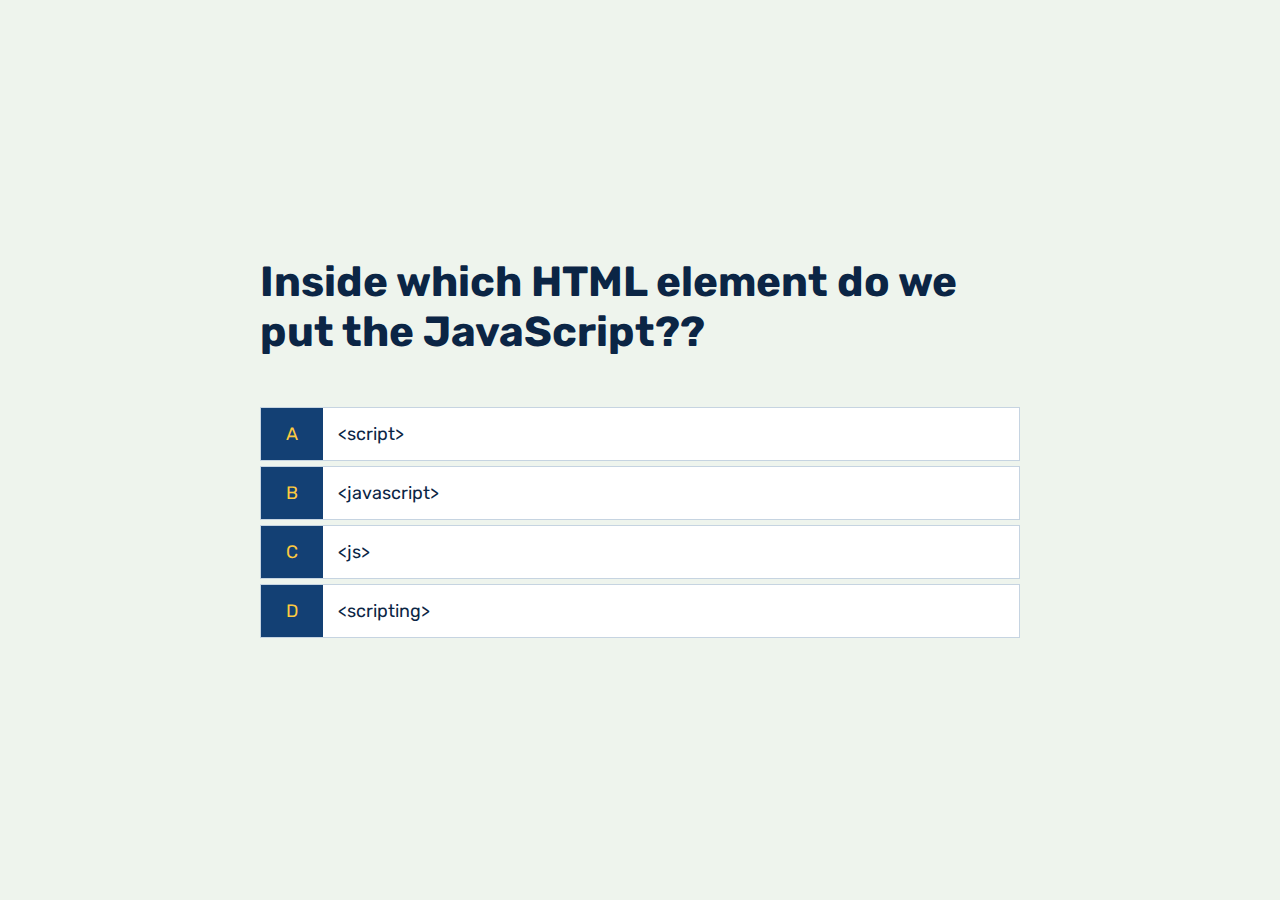
==== game.html @ c0ce1411 "displaying coded questions and answers" ====
<!DOCTYPE html>
<html lang="en">
  <head>
    <meta charset="UTF-8" />
    <meta http-equiv="X-UA-Compatible" content="IE=edge" />
    <meta name="viewport" content="width=device-width, initial-scale=1.0" />
    <!-- Custom Css -->
    <link rel="stylesheet" href="./style.css" />
    <link rel="stylesheet" href="./game.css" />
    <!-- Google Font -->
    <link rel="preconnect" href="https://fonts.googleapis.com" />
    <link rel="preconnect" href="https://fonts.gstatic.com" crossorigin />
    <link
      href="https://fonts.googleapis.com/css2?family=Rubik:wght@300;400;700&display=swap"
      rel="stylesheet"
    />
    <title>Quiz App - Play</title>
  </head>
  <body>
    <div class="container">
      <div id="game" class="justify-center flex-column">
        <h2 id="question">What is the answer to this question?</h2>
        <div class="choice-container">
          <p class="choice-prefix">A</p>
          <p class="choice-text" data-number="1">Choice Text 1</p>
        </div>
        <div class="choice-container">
          <p class="choice-prefix">B</p>
          <p class="choice-text" data-number="2">Choice Text 2</p>
        </div>
        <div class="choice-container">
          <p class="choice-prefix">C</p>
          <p class="choice-text" data-number="3">Choice Text 3</p>
        </div>
        <div class="choice-container">
          <p class="choice-prefix">D</p>
          <p class="choice-text" data-number="4">Choice Text 4</p>
        </div>
      </div>
    </div>
    <script src="game.js"></script>
  </body>
</html>
---- style.css ----
:root {
  font-size: 62.5%;
}

* {
  font-family: "Rubik", sans-serif;
  -webkit-box-sizing: border-box;
          box-sizing: border-box;
  background-color: #eef4ed;
  padding: 0;
  margin: 0;
  color: #0b2545;
}

body h1 {
  font-size: 5.4rem;
  color: #134074;
  margin-bottom: 5rem;
}

body h1 span {
  font-size: 2.4rem;
  font-weight: 400;
}

body h2 {
  font-size: 4.2rem;
  margin-bottom: 5rem;
  font-weight: 700;
}

body h3 {
  font-size: 2.8rem;
  font-weight: 400;
}

.container {
  width: 100vw;
  height: 100vh;
  display: -webkit-box;
  display: -ms-flexbox;
  display: flex;
  -webkit-box-pack: center;
      -ms-flex-pack: center;
          justify-content: center;
  -webkit-box-align: center;
      -ms-flex-align: center;
          align-items: center;
  max-width: 80rem;
  margin: 0 auto;
  padding: 2rem;
}

.container > * {
  width: 100%;
}

.flex-column {
  display: -webkit-box;
  display: -ms-flexbox;
  display: flex;
  -webkit-box-orient: vertical;
  -webkit-box-direction: normal;
      -ms-flex-direction: column;
          flex-direction: column;
}

.flex-center {
  -webkit-box-pack: center;
      -ms-flex-pack: center;
          justify-content: center;
  -webkit-box-align: center;
      -ms-flex-align: center;
          align-items: center;
}

.justify-center {
  -webkit-box-pack: center;
      -ms-flex-pack: center;
          justify-content: center;
}

.text-center {
  text-align: center;
}

.hidden {
  display: none;
}

.btn {
  font-size: 1.8rem;
  padding: 1rem 0;
  width: 20rem;
  text-align: center;
  border: 0.1rem solid #8da9c4;
  margin-bottom: 1rem;
  text-decoration: none;
  color: #8da9c4;
  background-color: white;
}

.btn:hover {
  cursor: pointer;
  -webkit-box-shadow: 0 0.4rem 1.4rem 0 rgba(141, 169, 196, 0.5);
          box-shadow: 0 0.4rem 1.4rem 0 rgba(141, 169, 196, 0.5);
  -webkit-transform: translateY(-0.1rem);
          transform: translateY(-0.1rem);
  -webkit-transition: -webkit-transform 150ms;
  transition: -webkit-transform 150ms;
  transition: transform 150ms;
  transition: transform 150ms, -webkit-transform 150ms;
}

.btn[disabled]:hover {
  cursor: not-allowed;
  -webkit-box-shadow: none;
          box-shadow: none;
  -webkit-transform: none;
          transform: none;
}
/*# sourceMappingURL=style.css.map */
---- game.css ----
.choice-container {
  display: -webkit-box;
  display: -ms-flexbox;
  display: flex;
  margin-bottom: 0.5rem;
  width: 100%;
  font-size: 1.8rem;
  border: 0.1rem solid rgba(141, 169, 196, 0.5);
  background-color: white;
}

.choice-container:hover {
  cursor: pointer;
  -webkit-box-shadow: 0 0.4rem 1.4rem 0 rgba(141, 169, 196, 0.5);
          box-shadow: 0 0.4rem 1.4rem 0 rgba(141, 169, 196, 0.5);
  -webkit-transform: translateY(-0.1rem);
          transform: translateY(-0.1rem);
  -webkit-transition: -webkit-transform 150ms;
  transition: -webkit-transform 150ms;
  transition: transform 150ms;
  transition: transform 150ms, -webkit-transform 150ms;
}

.choice-container .choice-prefix {
  padding: 1.5rem 2.5rem;
  background-color: #134074;
  color: #fdca40;
}

.choice-container .choice-text {
  padding: 1.5rem;
  width: 100%;
  background-color: white;
}
/*# sourceMappingURL=game.css.map */
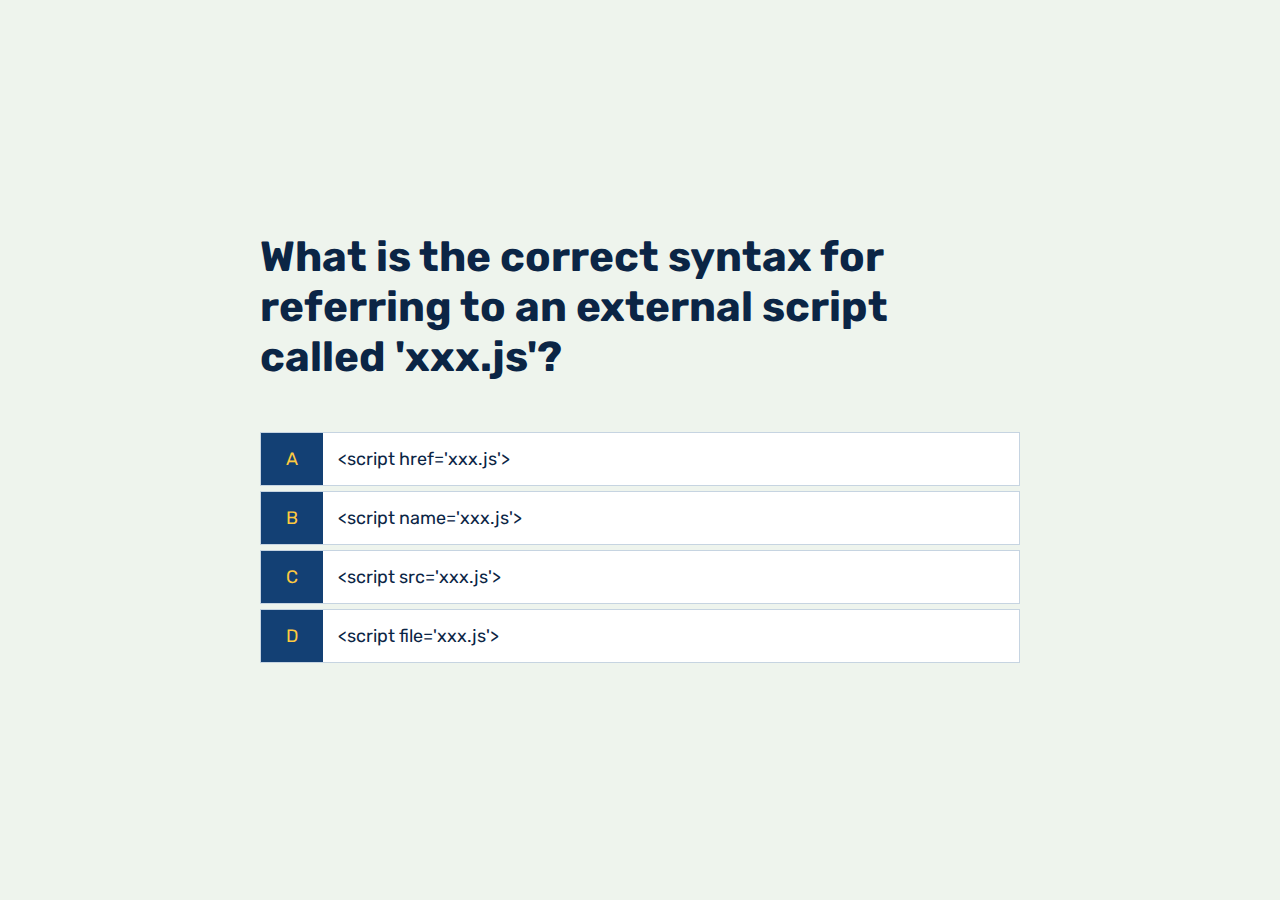
==== commit b8983de7: "display feedback for correct or incorrect answers" ====
--- a/game.html
+++ b/game.html
@@ -5,8 +5,8 @@
     <meta http-equiv="X-UA-Compatible" content="IE=edge" />
     <meta name="viewport" content="width=device-width, initial-scale=1.0" />
     <!-- Custom Css -->
+    <link rel="stylesheet" href="./game.css" />
     <link rel="stylesheet" href="./style.css" />
-    <link rel="stylesheet" href="./game.css" />
     <!-- Google Font -->
     <link rel="preconnect" href="https://fonts.googleapis.com" />
     <link rel="preconnect" href="https://fonts.gstatic.com" crossorigin />
--- a/game.css
+++ b/game.css
@@ -30,6 +30,14 @@
 .choice-container .choice-text {
   padding: 1.5rem;
   width: 100%;
-  background-color: white;
+  background-color: transparent;
+}
+
+.correct {
+  background-color: #28a745 !important;
+}
+
+.incorrect {
+  background-color: #dc3545 !important;
 }
 /*# sourceMappingURL=game.css.map */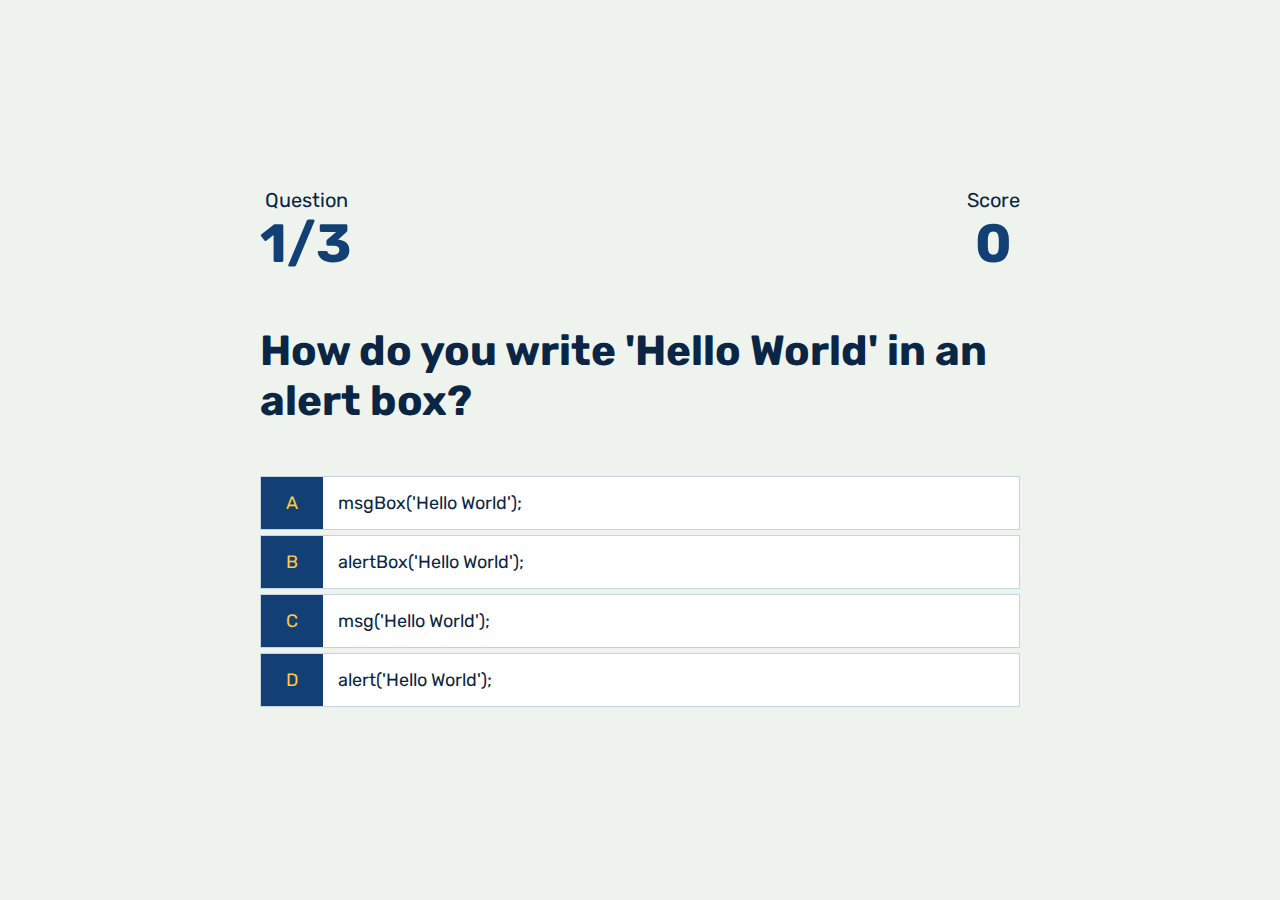
==== commit 0334ea6a: "create head section" ====
--- a/game.html
+++ b/game.html
@@ -19,6 +19,16 @@
   <body>
     <div class="container">
       <div id="game" class="justify-center flex-column">
+        <div id="hud">
+          <div id="hud-item">
+            <p class="hud-prefix">Question</p>
+            <h1 class="hud-main-text" id="questionCounter"></h1>
+          </div>
+          <div id="hud-item">
+            <p class="hud-prefix">Score</p>
+            <h1 class="hud-main-text" id="score">0</h1>
+          </div>
+        </div>
         <h2 id="question">What is the answer to this question?</h2>
         <div class="choice-container">
           <p class="choice-prefix">A</p>
--- a/game.css
+++ b/game.css
@@ -40,4 +40,22 @@
 .incorrect {
   background-color: #dc3545 !important;
 }
+
+#hud {
+  display: -webkit-box;
+  display: -ms-flexbox;
+  display: flex;
+  -webkit-box-pack: justify;
+      -ms-flex-pack: justify;
+          justify-content: space-between;
+}
+
+#hud .hud-prefix {
+  text-align: center;
+  font-size: 2rem;
+}
+
+#hud .hud-main-text {
+  text-align: center;
+}
 /*# sourceMappingURL=game.css.map */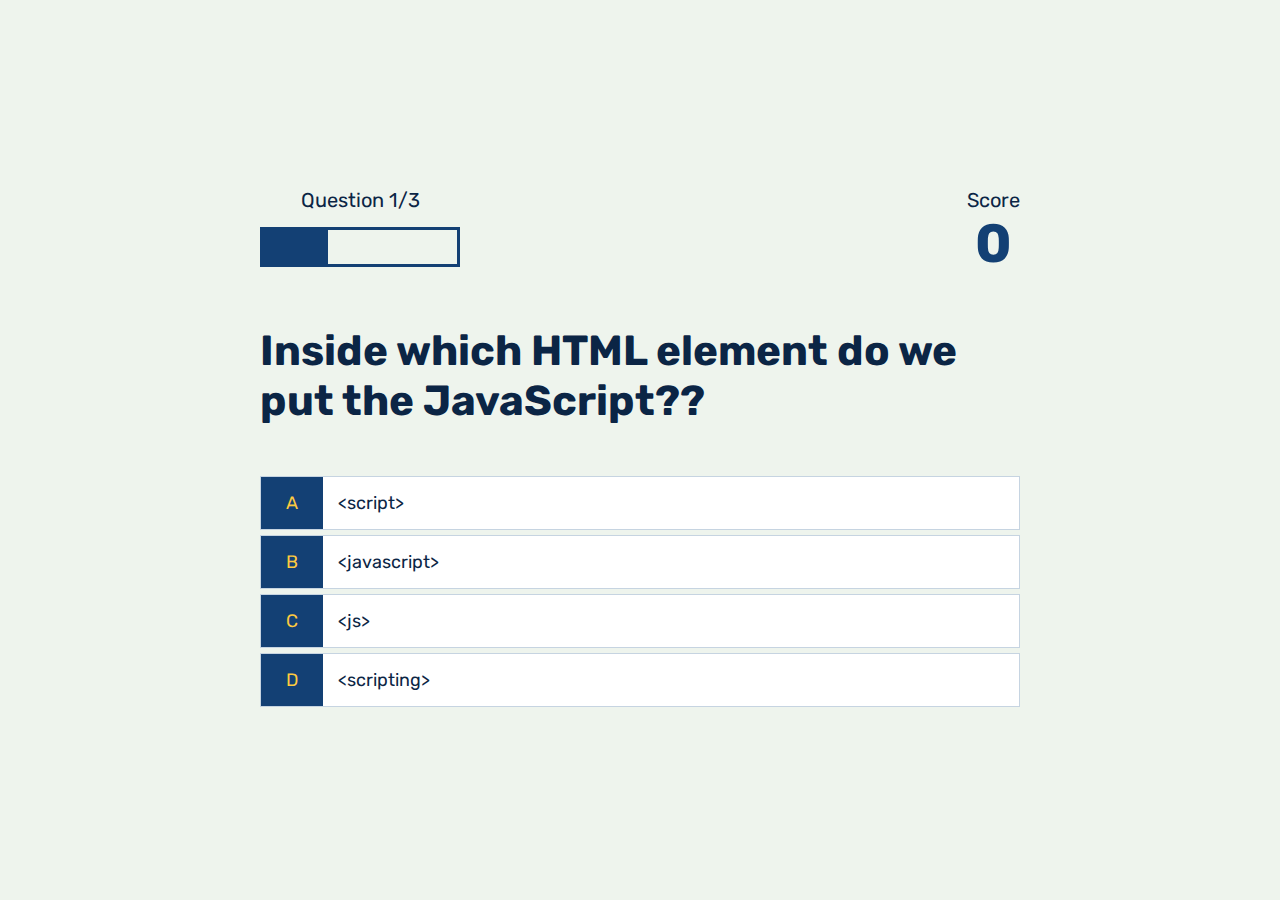
==== commit 8aaf7c8a: "create a progress bar" ====
--- a/game.html
+++ b/game.html
@@ -21,8 +21,10 @@
       <div id="game" class="justify-center flex-column">
         <div id="hud">
           <div id="hud-item">
-            <p class="hud-prefix">Question</p>
-            <h1 class="hud-main-text" id="questionCounter"></h1>
+            <p id="progressText" class="hud-prefix">Question</p>
+            <div id="progressBar">
+              <div id="progressBarFull"></div>
+            </div>
           </div>
           <div id="hud-item">
             <p class="hud-prefix">Score</p>
--- a/game.css
+++ b/game.css
@@ -58,4 +58,17 @@
 #hud .hud-main-text {
   text-align: center;
 }
+
+#hud #progressBar {
+  width: 20rem;
+  height: 4rem;
+  border: 0.3rem solid #134074;
+  margin-top: 1.5rem;
+}
+
+#hud #progressBarFull {
+  height: 3.4rem;
+  background-color: #134074;
+  width: 0%;
+}
 /*# sourceMappingURL=game.css.map */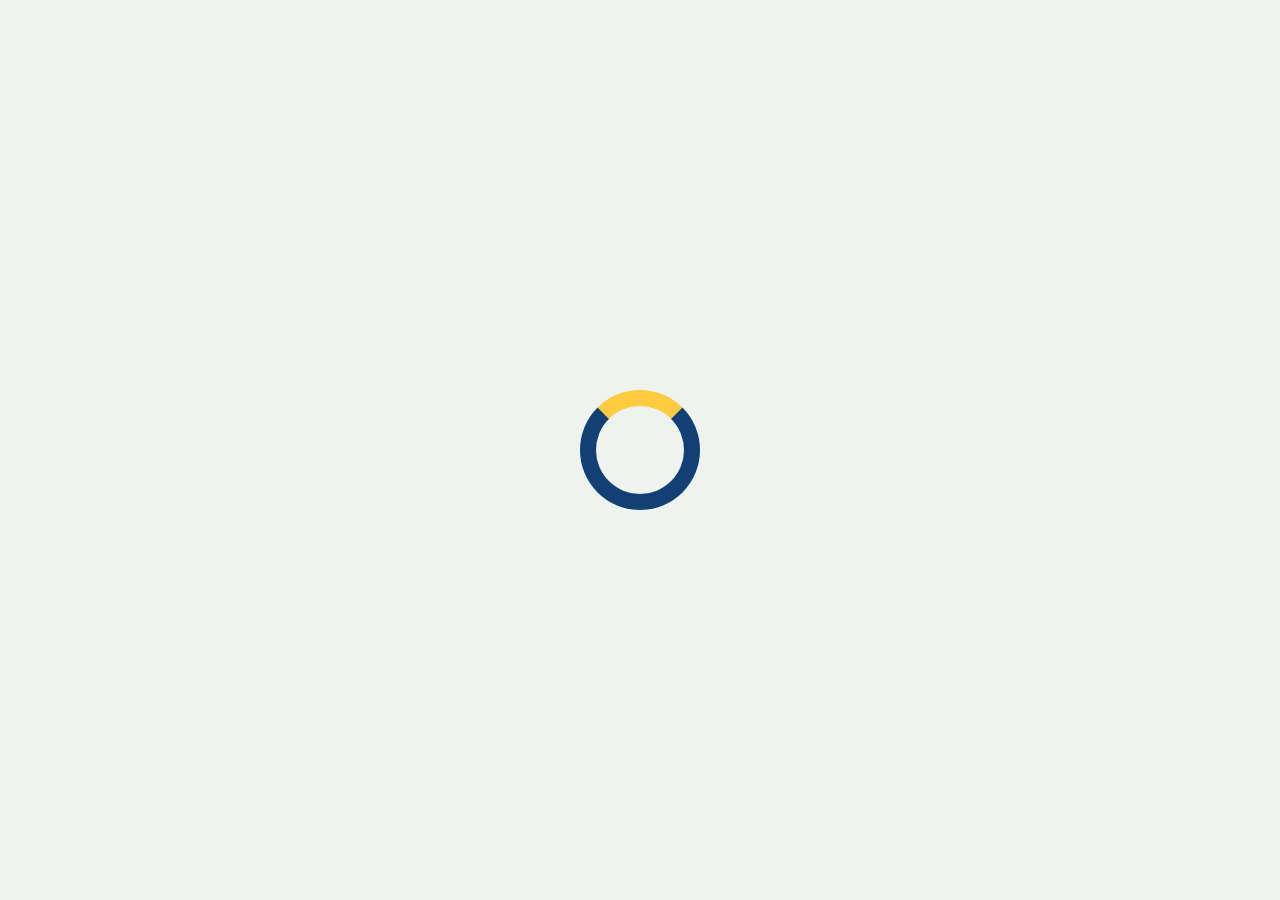
==== commit eeda8af6: "creating a spinning loader" ====
--- a/game.html
+++ b/game.html
@@ -18,7 +18,8 @@
   </head>
   <body>
     <div class="container">
-      <div id="game" class="justify-center flex-column">
+      <div id="loader"></div>
+      <div id="game" class="justify-center flex-column hidden">
         <div id="hud">
           <div id="hud-item">
             <p id="progressText" class="hud-prefix">Question</p>
@@ -31,22 +32,22 @@
             <h1 class="hud-main-text" id="score">0</h1>
           </div>
         </div>
-        <h2 id="question">What is the answer to this question?</h2>
+        <h2 id="question"></h2>
         <div class="choice-container">
           <p class="choice-prefix">A</p>
-          <p class="choice-text" data-number="1">Choice Text 1</p>
+          <p class="choice-text" data-number="1"></p>
         </div>
         <div class="choice-container">
           <p class="choice-prefix">B</p>
-          <p class="choice-text" data-number="2">Choice Text 2</p>
+          <p class="choice-text" data-number="2"></p>
         </div>
         <div class="choice-container">
           <p class="choice-prefix">C</p>
-          <p class="choice-text" data-number="3">Choice Text 3</p>
+          <p class="choice-text" data-number="3"></p>
         </div>
         <div class="choice-container">
           <p class="choice-prefix">D</p>
-          <p class="choice-text" data-number="4">Choice Text 4</p>
+          <p class="choice-text" data-number="4"></p>
         </div>
       </div>
     </div>
--- a/game.css
+++ b/game.css
@@ -71,4 +71,35 @@
   background-color: #134074;
   width: 0%;
 }
+
+#loader {
+  border: 1.6rem solid #134074;
+  border-radius: 50%;
+  border-top: 1.6rem solid #fdca40;
+  width: 12rem;
+  height: 12rem;
+  animation: spinning 2s alternate-reverse infinite;
+}
+
+@-webkit-keyframes spinning {
+  0% {
+    -webkit-transform: rotate(0deg);
+            transform: rotate(0deg);
+  }
+  100% {
+    -webkit-transform: rotate(360deg);
+            transform: rotate(360deg);
+  }
+}
+
+@keyframes spinning {
+  0% {
+    -webkit-transform: rotate(0deg);
+            transform: rotate(0deg);
+  }
+  100% {
+    -webkit-transform: rotate(360deg);
+            transform: rotate(360deg);
+  }
+}
 /*# sourceMappingURL=game.css.map */--- a/style.css
+++ b/style.css
@@ -25,6 +25,7 @@
 
 body h2 {
   font-size: 4.2rem;
+  color: #134074;
   margin-bottom: 5rem;
   font-weight: 700;
 }
@@ -119,4 +120,48 @@
   -webkit-transform: none;
           transform: none;
 }
+
+form {
+  width: 100%;
+  display: -webkit-box;
+  display: -ms-flexbox;
+  display: flex;
+  -webkit-box-orient: vertical;
+  -webkit-box-direction: normal;
+      -ms-flex-direction: column;
+          flex-direction: column;
+  -webkit-box-align: center;
+      -ms-flex-align: center;
+          align-items: center;
+}
+
+form input {
+  margin-bottom: 1rem;
+  width: 20rem;
+  padding: 1.5rem;
+  font-size: 1.8rem;
+  border: none;
+  -webkit-box-shadow: 0 0.1rem 1.4rem 0 rgba(141, 169, 196, 0.5);
+          box-shadow: 0 0.1rem 1.4rem 0 rgba(141, 169, 196, 0.5);
+}
+
+form input::-webkit-input-placeholder {
+  color: #aaa;
+}
+
+form input:-ms-input-placeholder {
+  color: #aaa;
+}
+
+form input::-ms-input-placeholder {
+  color: #aaa;
+}
+
+form input::placeholder {
+  color: #aaa;
+}
+
+form input:focus {
+  outline-color: #134074;
+}
 /*# sourceMappingURL=style.css.map */